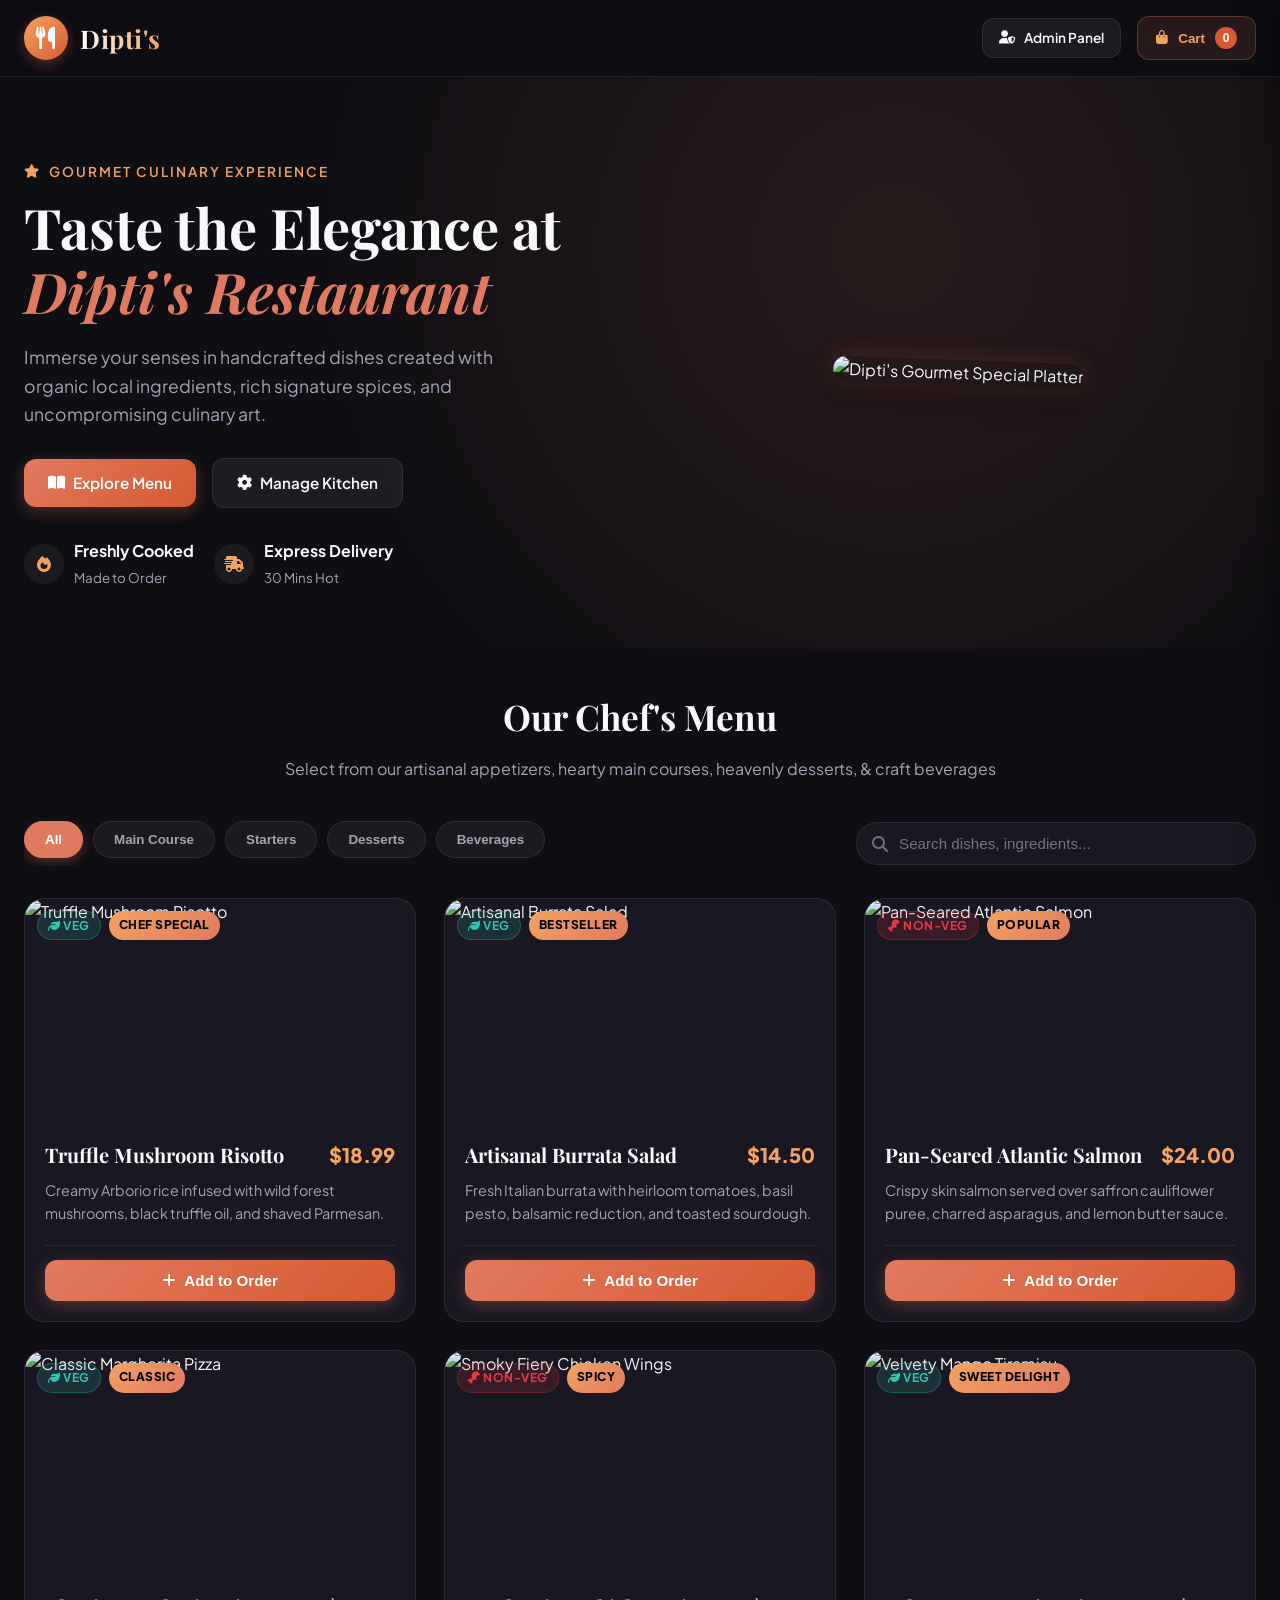
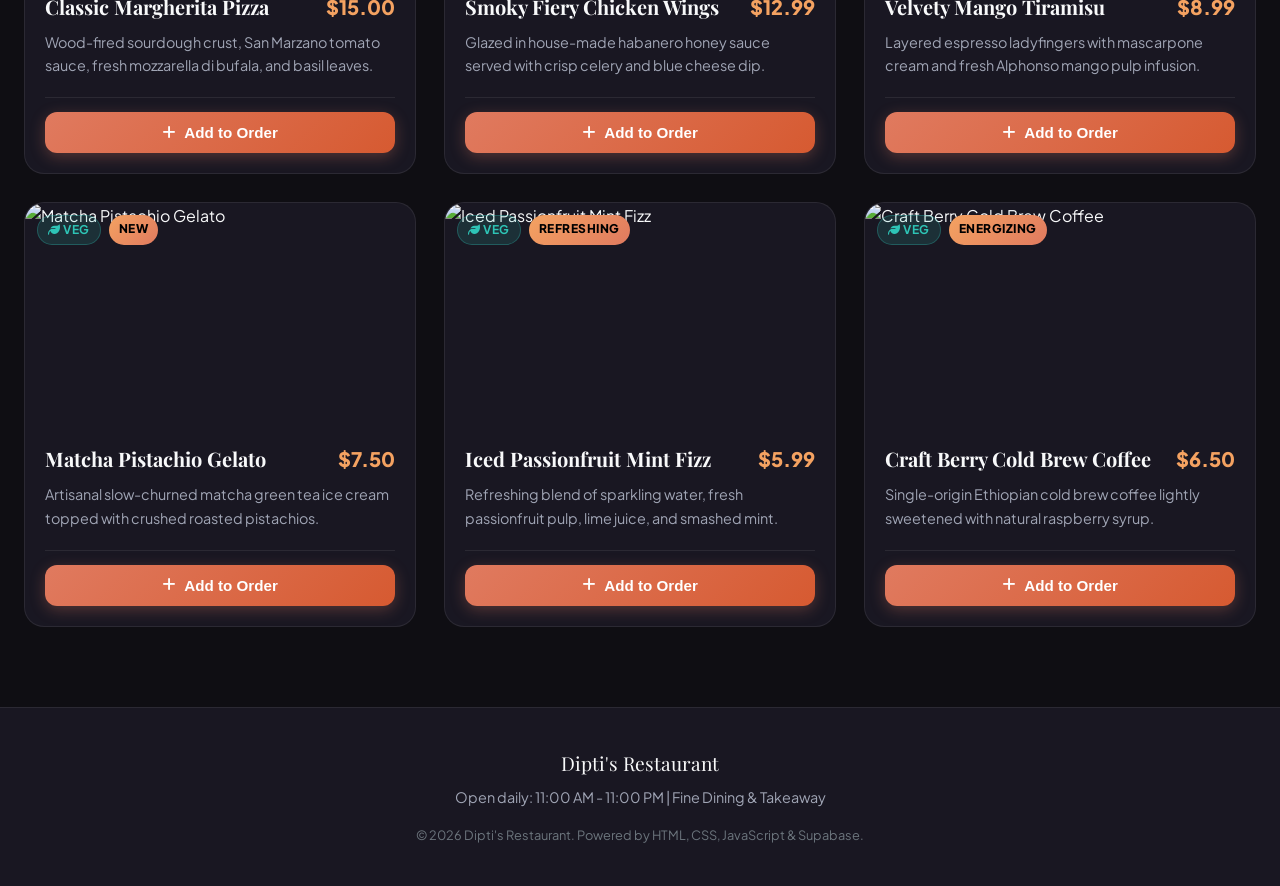
==== index.html @ 7e72d7cd "first commit" ====
<!DOCTYPE html>
<html lang="en">
<head>
    <meta charset="UTF-8">
    <meta name="viewport" content="width=device-width, initial-scale=1.0">
    <title>Dipti's Restaurant | Artisanal Fine Dining & Gourmet Menu</title>
    <link rel="stylesheet" href="styles.css">
    <!-- FontAwesome for icons -->
    <link rel="stylesheet" href="https://cdnjs.cloudflare.com/ajax/libs/font-awesome/6.4.0/css/all.min.css">
</head>
<body>

    <!-- NAVBAR -->
    <nav class="navbar">
        <div class="container navbar-content">
            <a href="index.html" class="brand-logo">
                <div class="logo-icon"><i class="fas fa-utensils"></i></div>
                <h1>Dipti's</h1>
            </a>
            
            <div class="nav-actions">
                <a href="admin.html" class="btn btn-secondary" style="padding: 8px 16px; font-size: 0.85rem;">
                    <i class="fas fa-user-shield"></i> Admin Panel
                </a>
                <button class="cart-btn-floating" id="cartBtn">
                    <i class="fas fa-shopping-bag"></i>
                    <span>Cart</span>
                    <div class="cart-badge" id="cartBadge">0</div>
                </button>
            </div>
        </div>
    </nav>

    <!-- HERO SECTION -->
    <header class="hero">
        <div class="container hero-grid">
            <div class="hero-text">
                <div class="hero-subtitle">
                    <i class="fas fa-star"></i> Gourmet Culinary Experience
                </div>
                <h1 class="hero-title">Taste the Elegance at <span>Dipti's Restaurant</span></h1>
                <p class="hero-desc">
                    Immerse your senses in handcrafted dishes created with organic local ingredients, rich signature spices, and uncompromising culinary art.
                </p>
                <div style="display: flex; gap: 16px; align-items: center;">
                    <a href="#menu-section" class="btn btn-primary">
                        <i class="fas fa-book-open"></i> Explore Menu
                    </a>
                    <a href="admin.html" class="btn btn-secondary">
                        <i class="fas fa-cog"></i> Manage Kitchen
                    </a>
                </div>
                <div class="hero-badges">
                    <div class="hero-stat">
                        <div class="stat-icon"><i class="fas fa-fire"></i></div>
                        <div><strong>Freshly Cooked</strong><br><small style="color:var(--text-dim)">Made to Order</small></div>
                    </div>
                    <div class="hero-stat">
                        <div class="stat-icon"><i class="fas fa-truck-fast"></i></div>
                        <div><strong>Express Delivery</strong><br><small style="color:var(--text-dim)">30 Mins Hot</small></div>
                    </div>
                </div>
            </div>
            <div class="hero-image-wrapper">
                <img src="https://images.unsplash.com/photo-1544025162-d76694265947?auto=format&fit=crop&w=1000&q=80" alt="Dipti's Gourmet Special Platter">
            </div>
        </div>
    </header>

    <!-- MAIN MENU SECTION -->
    <main class="container" id="menu-section" style="padding-top: 40px;">
        <h2 class="section-title">Our Chef's Menu</h2>
        <p class="section-subtitle">Select from our artisanal appetizers, hearty main courses, heavenly desserts, & craft beverages</p>

        <!-- Category & Search Controls -->
        <div class="menu-controls">
            <div class="category-tabs" id="categoryTabs">
                <!-- Dynamically populated by app.js -->
            </div>
            <div class="search-filter-box">
                <div class="search-input-wrapper">
                    <i class="fas fa-search search-icon"></i>
                    <input type="text" id="searchInput" placeholder="Search dishes, ingredients...">
                </div>
            </div>
        </div>

        <!-- Food Cards Grid -->
        <div class="menu-grid" id="menuGrid">
            <!-- Dynamically populated by app.js -->
        </div>
    </main>

    <!-- CART DRAWER OVERLAY -->
    <div class="cart-drawer-overlay" id="cartDrawerOverlay"></div>

    <!-- CART DRAWER -->
    <div class="cart-drawer" id="cartDrawer">
        <div class="cart-header">
            <h2>Your Order Basket</h2>
            <button class="close-btn" id="closeCartBtn">&times;</button>
        </div>
        <div class="cart-body" id="cartItemsContainer">
            <!-- Cart items populated by app.js -->
        </div>
        <div class="cart-footer">
            <div class="total-row">
                <span>Total Amount:</span>
                <span id="cartTotal" style="color: var(--accent-gold);">$0.00</span>
            </div>
            <button class="btn btn-primary" id="checkoutBtn" style="width: 100%;" disabled>
                Proceed to Checkout <i class="fas fa-arrow-right"></i>
            </button>
        </div>
    </div>

    <!-- CHECKOUT MODAL -->
    <div class="modal-overlay" id="checkoutModal">
        <div class="modal-container">
            <h3 class="modal-title"><i class="fas fa-utensils" style="color: var(--accent-orange)"></i> Complete Your Order</h3>
            <form id="checkoutForm">
                <div class="form-group">
                    <label for="custName">Full Name *</label>
                    <input type="text" id="custName" class="form-control" required placeholder="e.g. Dipti Sharma">
                </div>
                <div class="form-group">
                    <label for="custPhone">Phone Number *</label>
                    <input type="tel" id="custPhone" class="form-control" required placeholder="e.g. +1 (555) 019-2834">
                </div>
                <div class="form-group">
                    <label for="custAddress">Delivery Address & Instructions *</label>
                    <textarea id="custAddress" class="form-control" rows="3" required placeholder="Street address, Apartment, Suite number"></textarea>
                </div>
                <div style="display: flex; gap: 12px; margin-top: 24px;">
                    <button type="button" class="btn btn-secondary" id="closeCheckoutBtn" style="flex: 1;">Cancel</button>
                    <button type="submit" class="btn btn-primary" style="flex: 2;">Confirm Order</button>
                </div>
            </form>
        </div>
    </div>

    <!-- TOAST NOTIFICATION CONTAINER -->
    <div class="toast-container" id="toastContainer"></div>

    <!-- FOOTER -->
    <footer>
        <div class="container">
            <p style="font-family: var(--font-heading); font-size: 1.2rem; color: var(--text-light); margin-bottom: 8px;">Dipti's Restaurant</p>
            <p style="margin-bottom: 16px;">Open daily: 11:00 AM - 11:00 PM | Fine Dining & Takeaway</p>
            <p style="font-size: 0.8rem; color: var(--text-muted);">&copy; 2026 Dipti's Restaurant. Powered by HTML, CSS, JavaScript & Supabase.</p>
        </div>
    </footer>

    <!-- Supabase JS Client Library CDN -->
    <script src="https://cdn.jsdelivr.net/npm/@supabase/supabase-js@2"></script>
    <script src="supabase.js"></script>
    <script src="app.js"></script>
</body>
</html>
---- styles.css ----
/* ======================================================
   DIPTI'S RESTAURANT - AESTHETIC STYLESHEET
   ====================================================== */

@import url('https://fonts.googleapis.com/css2?family=Playfair+Display:ital,wght@0,400..800;1,400..800&family=Plus+Jakarta+Sans:ital,wght@0,300..800;1,300..800&display=swap');

:root {
    --bg-dark: #0f0e13;
    --bg-card: #191722;
    --bg-card-hover: #221f2e;
    --bg-input: #23202e;
    --accent-orange: #e07a5f;
    --accent-gold: #f4a261;
    --accent-terracotta: #d65a31;
    --veg-green: #2ec4b6;
    --nonveg-red: #e63946;
    --text-light: #f8f9fa;
    --text-dim: #a0a5b5;
    --text-muted: #6c757d;
    --border-color: rgba(255, 255, 255, 0.08);
    --shadow-soft: 0 10px 30px rgba(0, 0, 0, 0.4);
    --shadow-glow: 0 0 25px rgba(224, 122, 95, 0.25);
    --radius-lg: 20px;
    --radius-md: 12px;
    --radius-sm: 8px;
    --transition: all 0.3s cubic-bezier(0.25, 0.8, 0.25, 1);
    --font-heading: 'Playfair Display', Georgia, serif;
    --font-body: 'Plus Jakarta Sans', sans-serif;
}

* {
    box-sizing: border-box;
    margin: 0;
    padding: 0;
}

body {
    font-family: var(--font-body);
    background-color: var(--bg-dark);
    color: var(--text-light);
    line-height: 1.6;
    overflow-x: hidden;
}

/* Scrollbar */
::-webkit-scrollbar {
    width: 8px;
}
::-webkit-scrollbar-track {
    background: var(--bg-dark);
}
::-webkit-scrollbar-thumb {
    background: #2b2839;
    border-radius: 4px;
}
::-webkit-scrollbar-thumb:hover {
    background: var(--accent-orange);
}

/* Utility Classes */
.container {
    max-width: 1280px;
    margin: 0 auto;
    padding: 0 24px;
}

.btn {
    display: inline-flex;
    align-items: center;
    justify-content: center;
    gap: 8px;
    padding: 12px 24px;
    border-radius: var(--radius-md);
    font-weight: 600;
    font-size: 0.95rem;
    cursor: pointer;
    border: none;
    transition: var(--transition);
    text-decoration: none;
}

.btn-primary {
    background: linear-gradient(135deg, var(--accent-orange), var(--accent-terracotta));
    color: #fff;
    box-shadow: 0 4px 15px rgba(224, 122, 95, 0.3);
}

.btn-primary:hover {
    transform: translateY(-2px);
    box-shadow: 0 6px 20px rgba(224, 122, 95, 0.45);
}

.btn-secondary {
    background: rgba(255, 255, 255, 0.06);
    color: var(--text-light);
    border: 1px solid var(--border-color);
}

.btn-secondary:hover {
    background: rgba(255, 255, 255, 0.12);
    transform: translateY(-2px);
}

.btn-danger {
    background: var(--nonveg-red);
    color: #fff;
}
.btn-danger:hover {
    opacity: 0.9;
}

.badge-tag {
    font-size: 0.75rem;
    font-weight: 700;
    text-transform: uppercase;
    letter-spacing: 0.5px;
    padding: 4px 10px;
    border-radius: 20px;
    display: inline-block;
}

.badge-veg {
    background: rgba(46, 196, 182, 0.15);
    color: var(--veg-green);
    border: 1px solid rgba(46, 196, 182, 0.3);
}

.badge-nonveg {
    background: rgba(230, 57, 70, 0.15);
    color: var(--nonveg-red);
    border: 1px solid rgba(230, 57, 70, 0.3);
}

.badge-highlight {
    background: linear-gradient(135deg, var(--accent-gold), var(--accent-orange));
    color: #000;
    font-weight: 800;
}

/* ======================================================
   HEADER & NAVBAR
   ====================================================== */
.navbar {
    position: sticky;
    top: 0;
    z-index: 100;
    background: rgba(15, 14, 19, 0.85);
    backdrop-filter: blur(16px);
    border-bottom: 1px solid var(--border-color);
    padding: 16px 0;
}

.navbar-content {
    display: flex;
    align-items: center;
    justify-content: space-between;
}

.brand-logo {
    display: flex;
    align-items: center;
    gap: 12px;
    text-decoration: none;
    color: var(--text-light);
}

.brand-logo .logo-icon {
    width: 44px;
    height: 44px;
    border-radius: 50%;
    background: linear-gradient(135deg, var(--accent-gold), var(--accent-terracotta));
    display: flex;
    align-items: center;
    justify-content: center;
    font-size: 1.4rem;
    color: #fff;
    box-shadow: 0 4px 12px rgba(224, 122, 95, 0.3);
}

.brand-logo h1 {
    font-family: var(--font-heading);
    font-size: 1.6rem;
    font-weight: 700;
    letter-spacing: 0.5px;
    background: linear-gradient(90deg, #fff, var(--accent-gold));
    -webkit-background-clip: text;
    -webkit-text-fill-color: transparent;
}

.nav-actions {
    display: flex;
    align-items: center;
    gap: 16px;
}

.cart-btn-floating {
    position: relative;
    background: rgba(224, 122, 95, 0.12);
    border: 1px solid rgba(224, 122, 95, 0.3);
    color: var(--accent-gold);
    padding: 10px 18px;
    border-radius: var(--radius-md);
    cursor: pointer;
    display: flex;
    align-items: center;
    gap: 10px;
    font-weight: 600;
    transition: var(--transition);
}

.cart-btn-floating:hover {
    background: rgba(224, 122, 95, 0.25);
    box-shadow: 0 4px 15px rgba(224, 122, 95, 0.2);
}

.cart-badge {
    background: var(--accent-terracotta);
    color: #fff;
    font-size: 0.75rem;
    font-weight: 800;
    border-radius: 50%;
    width: 22px;
    height: 22px;
    display: flex;
    align-items: center;
    justify-content: center;
}

/* ======================================================
   HERO SECTION
   ====================================================== */
.hero {
    position: relative;
    padding: 80px 0 60px;
    background: radial-gradient(circle at 70% 30%, rgba(224, 122, 95, 0.12) 0%, transparent 60%);
    overflow: hidden;
}

.hero-grid {
    display: grid;
    grid-template-columns: 1fr 1fr;
    gap: 40px;
    align-items: center;
}

.hero-subtitle {
    display: inline-flex;
    align-items: center;
    gap: 8px;
    color: var(--accent-gold);
    font-weight: 600;
    text-transform: uppercase;
    letter-spacing: 2px;
    font-size: 0.85rem;
    margin-bottom: 12px;
}

.hero-title {
    font-family: var(--font-heading);
    font-size: 3.5rem;
    line-height: 1.15;
    margin-bottom: 20px;
    color: var(--text-light);
}

.hero-title span {
    color: var(--accent-orange);
    font-style: italic;
}

.hero-desc {
    color: var(--text-dim);
    font-size: 1.1rem;
    margin-bottom: 30px;
    max-width: 500px;
}

.hero-badges {
    display: flex;
    gap: 20px;
    margin-top: 30px;
}

.hero-stat {
    display: flex;
    align-items: center;
    gap: 10px;
}

.hero-stat .stat-icon {
    width: 40px;
    height: 40px;
    border-radius: 50%;
    background: rgba(255, 255, 255, 0.05);
    display: flex;
    align-items: center;
    justify-content: center;
    color: var(--accent-gold);
}

.hero-image-wrapper {
    position: relative;
    text-align: center;
}

.hero-image-wrapper img {
    width: 100%;
    max-width: 500px;
    border-radius: var(--radius-lg);
    box-shadow: var(--shadow-soft), var(--shadow-glow);
    object-fit: cover;
    transform: rotate(2deg);
    transition: var(--transition);
}

.hero-image-wrapper img:hover {
    transform: rotate(0deg) scale(1.02);
}

/* ======================================================
   MENU & CONTROLS SECTION
   ====================================================== */
.section-title {
    font-family: var(--font-heading);
    font-size: 2.2rem;
    text-align: center;
    margin-bottom: 10px;
}

.section-subtitle {
    text-align: center;
    color: var(--text-dim);
    margin-bottom: 40px;
    font-size: 1rem;
}

.menu-controls {
    display: flex;
    flex-wrap: wrap;
    justify-content: space-between;
    align-items: center;
    gap: 20px;
    margin-bottom: 32px;
}

.category-tabs {
    display: flex;
    gap: 10px;
    overflow-x: auto;
    padding-bottom: 8px;
}

.cat-tab {
    padding: 10px 20px;
    border-radius: 30px;
    background: rgba(255, 255, 255, 0.05);
    border: 1px solid var(--border-color);
    color: var(--text-dim);
    font-weight: 600;
    cursor: pointer;
    white-space: nowrap;
    transition: var(--transition);
}

.cat-tab:hover, .cat-tab.active {
    background: var(--accent-orange);
    color: #fff;
    border-color: var(--accent-orange);
    box-shadow: 0 4px 12px rgba(224, 122, 95, 0.3);
}

.search-filter-box {
    display: flex;
    align-items: center;
    gap: 12px;
    flex-grow: 1;
    max-width: 400px;
}

.search-input-wrapper {
    position: relative;
    width: 100%;
}

.search-input-wrapper input {
    width: 100%;
    padding: 12px 16px 12px 42px;
    background: var(--bg-card);
    border: 1px solid var(--border-color);
    border-radius: 30px;
    color: var(--text-light);
    font-size: 0.95rem;
    outline: none;
    transition: var(--transition);
}

.search-input-wrapper input:focus {
    border-color: var(--accent-orange);
    box-shadow: 0 0 10px rgba(224, 122, 95, 0.2);
}

.search-icon {
    position: absolute;
    left: 16px;
    top: 50%;
    transform: translateY(-50%);
    color: var(--text-muted);
}

/* Food Items Grid */
.menu-grid {
    display: grid;
    grid-template-columns: repeat(auto-fill, minmax(320px, 1fr));
    gap: 28px;
    margin-bottom: 80px;
}

.food-card {
    background: var(--bg-card);
    border: 1px solid var(--border-color);
    border-radius: var(--radius-lg);
    overflow: hidden;
    display: flex;
    flex-direction: column;
    transition: var(--transition);
    position: relative;
}

.food-card:hover {
    transform: translateY(-6px);
    background: var(--bg-card-hover);
    box-shadow: var(--shadow-soft);
    border-color: rgba(224, 122, 95, 0.3);
}

.food-img-container {
    position: relative;
    height: 220px;
    overflow: hidden;
}

.food-img-container img {
    width: 100%;
    height: 100%;
    object-fit: cover;
    transition: transform 0.5s ease;
}

.food-card:hover .food-img-container img {
    transform: scale(1.08);
}

.food-top-badges {
    position: absolute;
    top: 12px;
    left: 12px;
    display: flex;
    gap: 8px;
    z-index: 2;
}

.food-content {
    padding: 20px;
    display: flex;
    flex-direction: column;
    flex-grow: 1;
}

.food-header {
    display: flex;
    justify-content: space-between;
    align-items: flex-start;
    gap: 10px;
    margin-bottom: 8px;
}

.food-title {
    font-family: var(--font-heading);
    font-size: 1.25rem;
    color: var(--text-light);

}

.food-price {
    font-size: 1.25rem;
    font-weight: 800;
    color: var(--accent-gold);
    white-space: nowrap;
}

.food-desc {
    color: var(--text-dim);
    font-size: 0.9rem;
    margin-bottom: 20px;
    flex-grow: 1;
    display: -webkit-box;
    -webkit-line-clamp: 3;
    -webkit-box-orient: vertical;
    overflow: hidden;
}

.food-footer {
    display: flex;
    align-items: center;
    justify-content: space-between;
    padding-top: 14px;
    border-top: 1px solid var(--border-color);
}

.add-cart-btn {
    width: 100%;
}

/* Out of Stock Overlay */
.out-of-stock-overlay {
    position: absolute;
    top: 0; left: 0; right: 0; bottom: 0;
    background: rgba(15, 14, 19, 0.75);
    backdrop-filter: blur(4px);
    display: flex;
    align-items: center;
    justify-content: center;
    color: var(--nonveg-red);
    font-weight: 800;
    font-size: 1.2rem;
    letter-spacing: 1px;
    z-index: 5;
}

/* Empty State */
.empty-state {
    text-align: center;
    padding: 60px 20px;
    color: var(--text-dim);
    grid-column: 1 / -1;
}

.empty-state i {
    font-size: 3rem;
    color: var(--text-muted);
    margin-bottom: 16px;
}

/* ======================================================
   CART DRAWER & MODAL
   ====================================================== */
.cart-drawer-overlay {
    position: fixed;
    top: 0; left: 0; width: 100%; height: 100%;
    background: rgba(0, 0, 0, 0.7);
    backdrop-filter: blur(6px);
    z-index: 1000;
    opacity: 0;
    visibility: hidden;
    transition: var(--transition);
}

.cart-drawer-overlay.active {
    opacity: 1;
    visibility: visible;
}

.cart-drawer {
    position: fixed;
    top: 0; right: -450px;
    width: 100%;
    max-width: 440px;
    height: 100%;
    background: var(--bg-card);
    border-left: 1px solid var(--border-color);
    z-index: 1001;
    display: flex;
    flex-direction: column;
    transition: right 0.35s cubic-bezier(0.25, 0.8, 0.25, 1);
    box-shadow: -10px 0 30px rgba(0, 0, 0, 0.5);
}

.cart-drawer.active {
    right: 0;
}

.cart-header {
    padding: 24px;
    border-bottom: 1px solid var(--border-color);
    display: flex;
    align-items: center;
    justify-content: space-between;
}

.cart-header h2 {
    font-family: var(--font-heading);
    font-size: 1.5rem;
}

.close-btn {
    background: transparent;
    border: none;
    color: var(--text-dim);
    font-size: 1.5rem;
    cursor: pointer;
    transition: var(--transition);
}
.close-btn:hover {
    color: var(--text-light);
}

.cart-body {
    flex-grow: 1;
    overflow-y: auto;
    padding: 24px;
    display: flex;
    flex-direction: column;
    gap: 16px;
}

.cart-item {
    display: flex;
    gap: 14px;
    align-items: center;
    background: rgba(255, 255, 255, 0.03);
    padding: 12px;
    border-radius: var(--radius-md);
    border: 1px solid var(--border-color);
}

.cart-item-img {
    width: 60px;
    height: 60px;
    border-radius: var(--radius-sm);
    object-fit: cover;
}

.cart-item-info {
    flex-grow: 1;
}

.cart-item-title {
    font-weight: 600;
    font-size: 0.95rem;
    margin-bottom: 4px;
}

.cart-item-price {
    color: var(--accent-gold);
    font-weight: 700;
    font-size: 0.9rem;
}

.qty-controls {
    display: flex;
    align-items: center;
    gap: 8px;
    background: var(--bg-dark);
    border-radius: 20px;
    padding: 4px 8px;
}

.qty-btn {
    background: transparent;
    border: none;
    color: var(--text-light);
    width: 24px;
    height: 24px;
    cursor: pointer;
    font-weight: 700;
}

.cart-footer {
    padding: 24px;
    border-top: 1px solid var(--border-color);
    background: var(--bg-dark);
}

.total-row {
    display: flex;
    justify-content: space-between;
    font-size: 1.2rem;
    font-weight: 700;
    margin-bottom: 16px;
}

/* Checkout Modal */
.modal-overlay {
    position: fixed;
    top: 0; left: 0; width: 100%; height: 100%;
    background: rgba(0, 0, 0, 0.8);
    backdrop-filter: blur(8px);
    z-index: 2000;
    display: flex;
    align-items: center;
    justify-content: center;
    padding: 20px;
    opacity: 0;
    visibility: hidden;
    transition: var(--transition);
}

.modal-overlay.active {
    opacity: 1;
    visibility: visible;
}

.modal-container {
    background: var(--bg-card);
    border: 1px solid var(--border-color);
    border-radius: var(--radius-lg);
    width: 100%;
    max-width: 520px;
    padding: 32px;
    box-shadow: var(--shadow-soft);
}

.modal-title {
    font-family: var(--font-heading);
    font-size: 1.8rem;
    margin-bottom: 20px;
    text-align: center;
}

.form-group {
    margin-bottom: 18px;
}

.form-group label {
    display: block;
    font-size: 0.85rem;
    font-weight: 600;
    margin-bottom: 6px;
    color: var(--text-dim);
}

.form-control {
    width: 100%;
    padding: 12px 16px;
    background: var(--bg-input);
    border: 1px solid var(--border-color);
    border-radius: var(--radius-md);
    color: var(--text-light);
    font-size: 0.95rem;
    outline: none;
}
.form-control:focus {
    border-color: var(--accent-orange);
}

/* ======================================================
   ADMIN PANEL STYLES
   ====================================================== */
.admin-header {
    background: var(--bg-card);
    border-bottom: 1px solid var(--border-color);
    padding: 20px 0;
}

.admin-nav {
    display: flex;
    justify-content: space-between;
    align-items: center;
}

.admin-title-badge {
    display: flex;
    align-items: center;
    gap: 12px;
}

.admin-tag {
    background: rgba(244, 162, 97, 0.2);
    color: var(--accent-gold);
    border: 1px solid rgba(244, 162, 97, 0.3);
    padding: 4px 12px;
    border-radius: 20px;
    font-size: 0.75rem;
    font-weight: 700;
}

.stats-grid {
    display: grid;
    grid-template-columns: repeat(auto-fit, minmax(220px, 1fr));
    gap: 20px;
    margin: 30px 0;
}

.stat-card {
    background: var(--bg-card);
    border: 1px solid var(--border-color);
    border-radius: var(--radius-md);
    padding: 24px;
    display: flex;
    align-items: center;
    gap: 16px;
}

.stat-icon-wrapper {
    width: 50px;
    height: 50px;
    border-radius: 50%;
    background: rgba(224, 122, 95, 0.15);
    color: var(--accent-orange);
    display: flex;
    align-items: center;
    justify-content: center;
    font-size: 1.5rem;
}

.stat-val {
    font-size: 1.8rem;
    font-weight: 800;
    color: var(--text-light);
}

.stat-lbl {
    font-size: 0.85rem;
    color: var(--text-dim);
}

.admin-tabs {
    display: flex;
    gap: 16px;
    border-bottom: 1px solid var(--border-color);
    margin-bottom: 24px;
}

.admin-tab-btn {
    padding: 12px 24px;
    background: transparent;
    border: none;
    color: var(--text-dim);
    font-size: 1rem;
    font-weight: 600;
    cursor: pointer;
    border-bottom: 2px solid transparent;
    transition: var(--transition);
}

.admin-tab-btn.active {
    color: var(--accent-gold);
    border-bottom-color: var(--accent-gold);
}

.table-responsive {
    overflow-x: auto;
    background: var(--bg-card);
    border-radius: var(--radius-md);
    border: 1px solid var(--border-color);
}

.custom-table {
    width: 100%;
    border-collapse: collapse;
    text-align: left;
}

.custom-table th, .custom-table td {
    padding: 16px 20px;
    border-bottom: 1px solid var(--border-color);
}

.custom-table th {
    background: rgba(255, 255, 255, 0.02);
    color: var(--text-dim);
    font-size: 0.85rem;
    text-transform: uppercase;
}

.custom-table tr:hover {
    background: rgba(255, 255, 255, 0.02);
}

.status-badge {
    padding: 6px 12px;
    border-radius: 20px;
    font-size: 0.75rem;
    font-weight: 700;
}
.status-Pending { background: rgba(244, 162, 97, 0.2); color: var(--accent-gold); }
.status-Preparing { background: rgba(46, 196, 182, 0.2); color: var(--veg-green); }
.status-Ready { background: rgba(58, 134, 255, 0.2); color: #3a84ff; }
.status-Delivered { background: rgba(40, 167, 69, 0.2); color: #28a745; }
.status-Cancelled { background: rgba(230, 57, 70, 0.2); color: var(--nonveg-red); }

/* Switch Toggle */
.switch {
    position: relative;
    display: inline-block;
    width: 44px;
    height: 24px;
}
.switch input { opacity: 0; width: 0; height: 0; }
.slider {
    position: absolute; cursor: pointer;
    top: 0; left: 0; right: 0; bottom: 0;
    background-color: #333;
    transition: .4s;
    border-radius: 24px;
}
.slider:before {
    position: absolute; content: "";
    height: 18px; width: 18px;
    left: 3px; bottom: 3px;
    background-color: white;
    transition: .4s;
    border-radius: 50%;
}
input:checked + .slider { background-color: var(--veg-green); }
input:checked + .slider:before { transform: translateX(20px); }

/* Notifications Toast */
.toast-container {
    position: fixed;
    bottom: 24px;
    right: 24px;
    z-index: 3000;
    display: flex;
    flex-direction: column;
    gap: 10px;
}

.toast {
    background: var(--bg-card);
    color: var(--text-light);
    border: 1px solid var(--accent-orange);
    padding: 14px 20px;
    border-radius: var(--radius-md);
    box-shadow: var(--shadow-soft);
    display: flex;
    align-items: center;
    gap: 12px;
    animation: slideIn 0.3s ease;
}

@keyframes slideIn {
    from { transform: translateX(100%); opacity: 0; }
    to { transform: translateX(0); opacity: 1; }
}

/* Footer */
footer {
    background: var(--bg-card);
    border-top: 1px solid var(--border-color);
    padding: 40px 0;
    text-align: center;
    color: var(--text-dim);
    font-size: 0.9rem;
    margin-top: 60px;
}

/* Responsive adjustments */
@media (max-width: 768px) {
    .hero-grid {
        grid-template-columns: 1fr;
        text-align: center;
    }
    .hero-title {
        font-size: 2.5rem;
    }
    .hero-desc {
        margin: 0 auto 30px;
    }
    .hero-badges {
        justify-content: center;
    }
    .menu-controls {
        flex-direction: column;
        align-items: stretch;
    }
    .search-filter-box {
        max-width: 100%;
    }
}
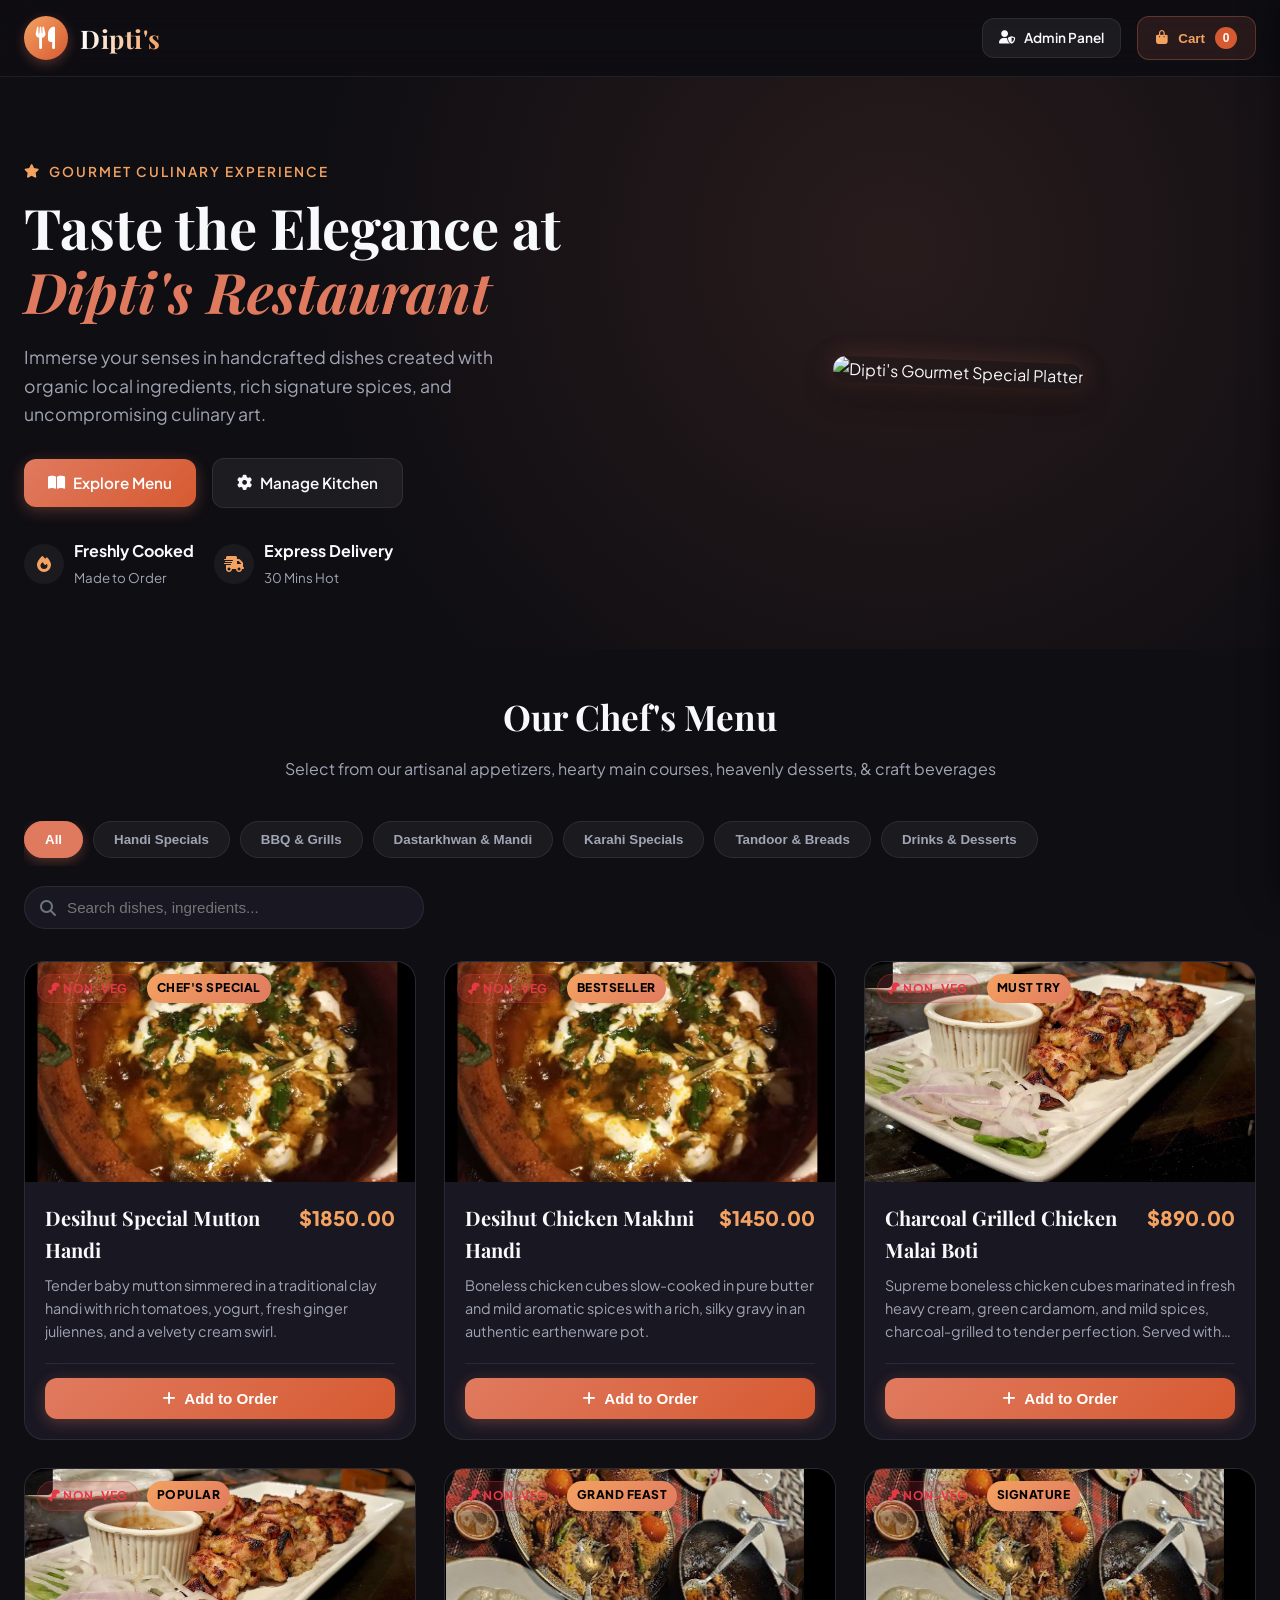
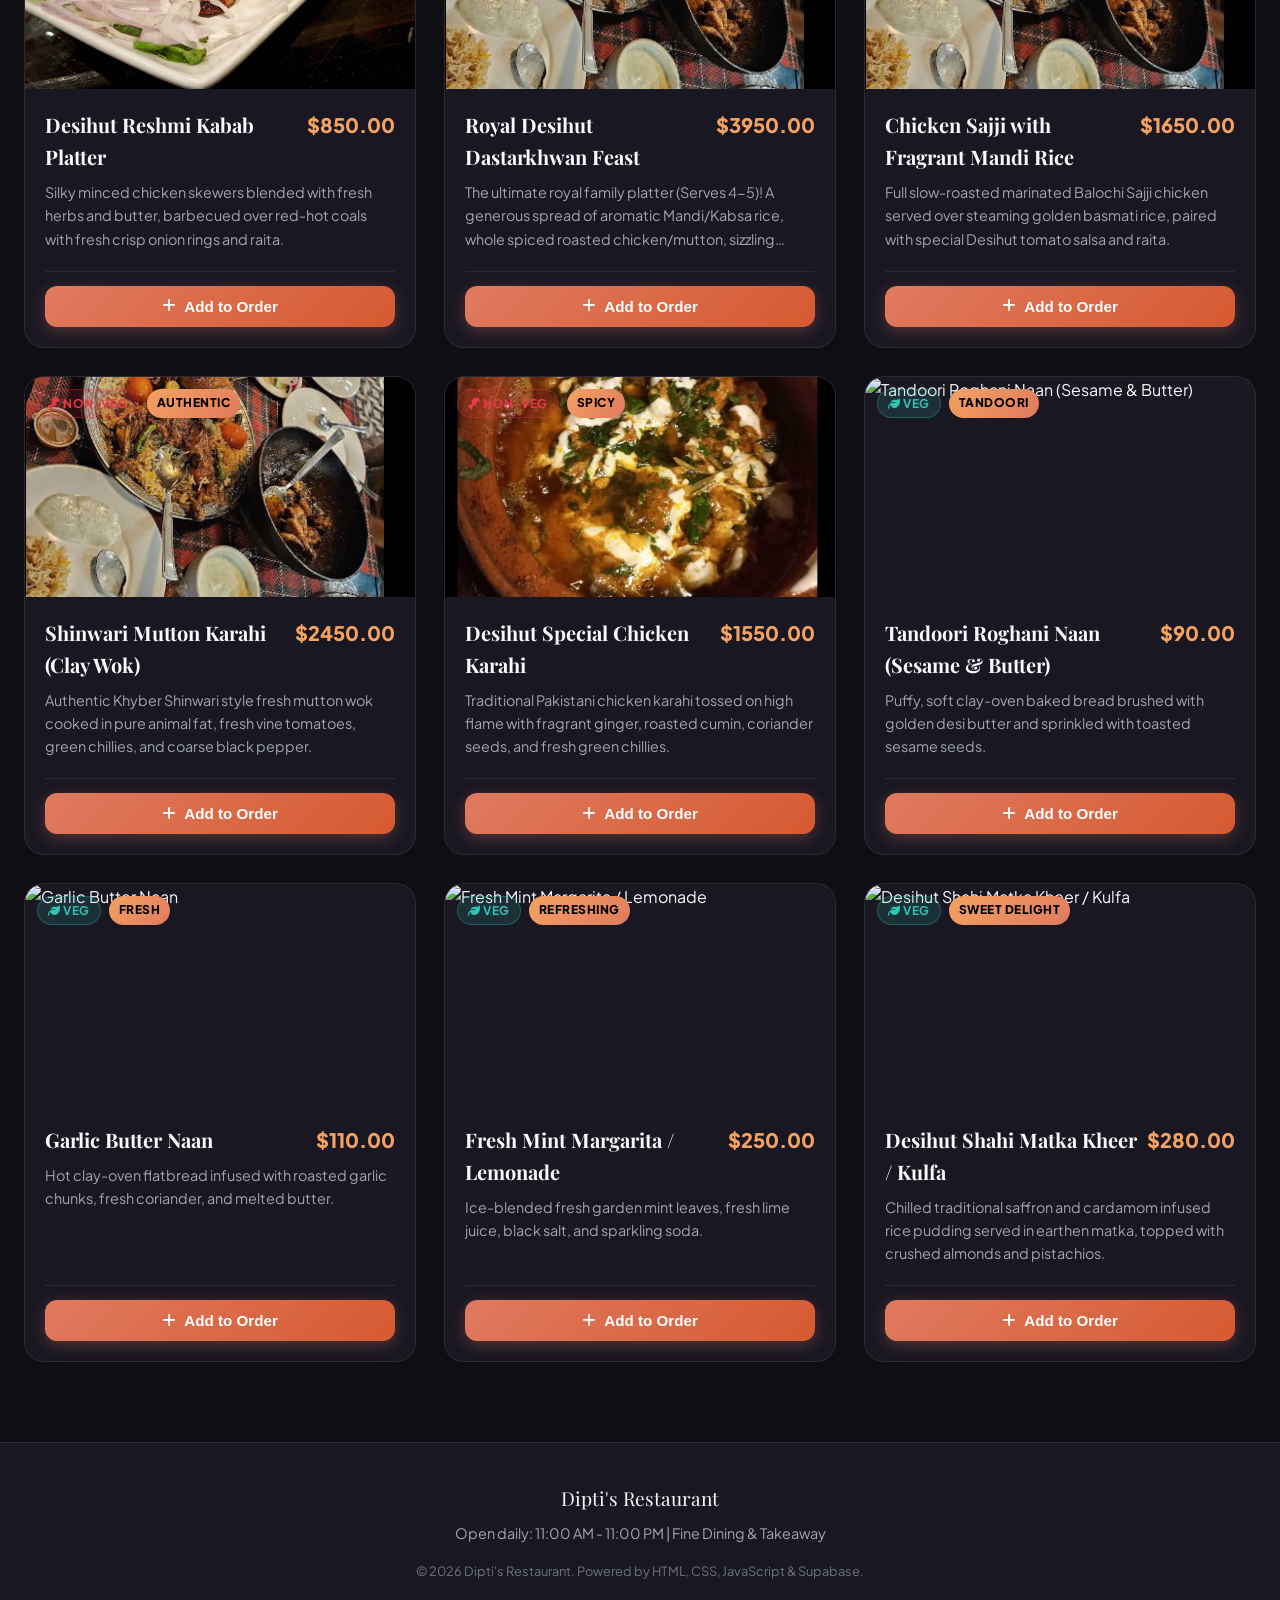
==== commit 5f21d2df: "first commit" ====
--- a/index.html
+++ b/index.html
@@ -1,4 +1,4 @@
-<!DOCTYPE html>
+ <!DOCTYPE html>
 <html lang="en">
 <head>
     <meta charset="UTF-8">
